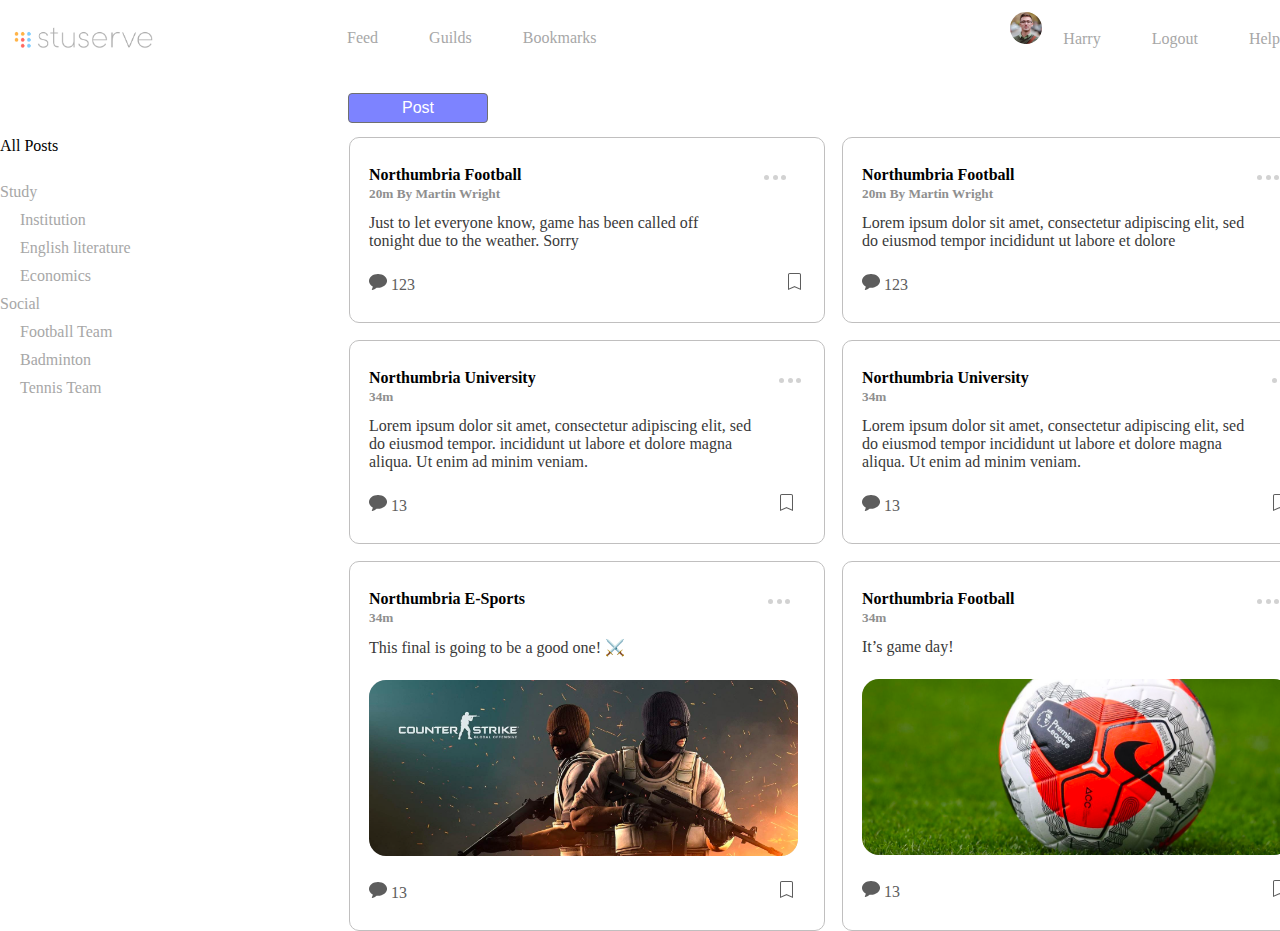
==== feed.html @ e8f3b66c "fileupload" ====
<!DOCTYPE html>
<html lang="en">
    <head>
        <meta charset="UTF-8">
        <meta name="viewport" content="width=device-width, initial-scale=1.0">
        <link rel="stylesheet" href="style.css">
        <title>feed/post</title>
    </head>
    <body>
        <div class="main-container">
            <header>
                <div class="header">
                    <div class="inner-container">
                        <div class="header-top">
                            <div class="stuserve-imge">
                                <img src="images/stuserve-imge.svg">
                            </div>
                            <div class="stuserve-menu">
                                <ul class="ulul">
                                    <li><a href="#">Feed</a></li>
                                    <li><a href="#">Guilds</a></li>
                                    <li><a href="#">Bookmarks</a></li>
                                </ul>
                                <ul class="ul">
                                    <li class="img"><img src="images/harry-imge.svg"></li>
                                    <li><a href="#">Harry</a></li>
                                    <li><a href="#">Logout</a></li>
                                    <li><a href="#">Help</a></li>
                                </ul>
                            </div>
                        </div>
                    </div>
                </div>
            </header>



            <div class="post">
                <div class="inner-container">
                    <div class="post-field">
                        <button>Post</button>
                        <div class="field">
                            <div class="menu">
                                <ul>
                                    <li><a href="#"></a>All Posts</a></li>
                                    <li><a href="#">Study</a>
                                        <ul class="active">
                                            <li><a href="#">Institution</a></li>
                                            <li><a href="#">English literature</a></li>
                                            <li><a href="#">Economics</a></li>
                                        </ul>
                                    </li>
                                    <li><a href="#">Social</a>
                                        <ul class="active">
                                            <li><a href="#">Football Team</a></li>
                                            <li><a href="#">Badminton</a></li>
                                            <li><a href="#">Tennis Team</a></li>
                                        </ul>
                                    </li>
                                </ul>
                            </div>
                            <div class="side-box">
                                <div class="box">
                                    <h4>Northumbria Football</h4>
                                    <img src="images/bars.svg">
                                    <h5>20m By Martin Wright</h5>
                                    <p>Just to let everyone know, game has been called off<br /> tonight due to the weather. Sorry</p>
                                    <div class="icons">
                                        <img src="images/message.svg">
                                        <span>123</span>
                                        <img src="images/letter.svg">
                                    </div>
                                </div>
                                <div class="box">
                                    <h4>Northumbria Football</h4>
                                    <img src="images/bars.svg">
                                    <h5>20m By Martin Wright</h5>
                                    <p>Lorem ipsum dolor sit amet, consectetur adipiscing elit, sed<br /> do eiusmod tempor incididunt ut labore et dolore </p>
                                    <div class="icons">
                                        <img src="images/message.svg">
                                        <span>123</span>
                                        <img src="images/letter.svg">
                                    </div>
                                </div>
                                <div class="box">
                                    <h4>Northumbria University</h4>
                                    <img src="images/bars.svg">
                                    <h5>34m</h5>
                                    <p>Lorem ipsum dolor sit amet, consectetur adipiscing elit, sed<br /> do eiusmod tempor. incididunt ut labore et dolore magna<br /> aliqua. Ut enim ad minim veniam.</p>
                                    <div class="icons">
                                        <img src="images/message.svg">
                                        <span>13</span>
                                        <img src="images/letter.svg">
                                    </div>
                                </div>
                                <div class="box">
                                    <h4>Northumbria University</h4>
                                    <img src="images/bars.svg">
                                    <h5>34m</h5>
                                    <p>Lorem ipsum dolor sit amet, consectetur adipiscing elit, sed<br /> do eiusmod tempor incididunt ut labore et dolore magna<br /> aliqua. Ut enim ad minim veniam.</p>
                                    <div class="icons">
                                        <img src="images/message.svg">
                                        <span>13</span>
                                        <img src="images/letter.svg">
                                    </div>
                                </div>
                                <div class="box">
                                    <h4>Northumbria E-Sports</h4>
                                    <img src="images/bars.svg">
                                    <h5>34m</h5>
                                    <p>This final is going to be a good one! ⚔️</p>
                                    <div class="pic">
                                        <img src="images/bitmap.svg">
                                    </div>
                                    <div class="icons">
                                        <img src="images/message.svg">
                                        <span>13</span>
                                        <img src="images/letter.svg">
                                    </div>
                                </div>
                                <div class="box">
                                    <h4>Northumbria Football</h4>
                                    <img src="images/bars.svg">
                                    <h5>34m</h5>
                                    <p>It’s game day!</p>
                                    <div class="pic">
                                        <img src="images/bitmap-copy.svg">
                                    </div>
                                    <div class="icons">
                                        <img src="images/message.svg">
                                        <span>13</span>
                                        <img src="images/letter.svg">
                                    </div>
                                </div>
                            </div>
                        </div>
                    </div>
                </div>
            </div>




        </div>
        
    </body>
</html>
---- style.css ----
*, body {
    margin: 0;
    padding: 0;
    box-sizing: border-box;
}
.main-container {
    max-width: 1920px;
    margin: 0 auto;
}
.main-container .inner-container {
    max-width: 1320px;
    margin: 0 auto;
}
/* feed/post strat */
/* header start */
.main-container header .header .header-top {
    display: grid;
    grid-template-columns: 167px 1fr;
    grid-gap: 100px;
    padding-top: 12px;
    margin-bottom: 25.87px;
}
.main-container header .header .header-top .stuserve-menu ul {
    display: inline-block;
}
.main-container header .header .header-top .stuserve-menu .ul {
    float: right;
}
.main-container header .header .header-top .stuserve-menu ul li {
    list-style: none;
    display: inline-block;
    margin-right: 47px;
    line-height: 51.13px;
}
.main-container header .header .header-top .stuserve-menu ul .img {
    margin-right: 17px;
}
.main-container header .header .header-top .stuserve-menu ul li:last-child {
    margin-right: 0;
}
.main-container header .header .header-top .stuserve-menu ul li a {
    text-decoration: none;
    color: #A7A7A7;
    font-size: 16px;
    display: inline-block;
}
.main-container header .header .header-top .stuserve-menu ul li a:hover {
    cursor: pointer;
    color: #414042;
}
/* header end */



/* post strat */
.main-container .post .post-field button {
    outline: none;
    width: 140px;
    height: 30px;
    background-color: #7D83FF;
    color: #fff;
    border-radius: 4px;
    border: 1px solid #707070;
    cursor: pointer;
    font-size: 16px;
    margin-left: 348px;
    margin-bottom: 14px;
}
.main-container header .header .header-top .stuserve-menu .ulul {
    margin-left: 80px;
}
.main-container .post .post-field .field .menu ul li {
    list-style: none;
}
.main-container .post .post-field .field .menu ul li:first-child {
    margin-bottom: 28px;
}
.main-container .post .post-field .field .menu ul li ul li {
    margin-bottom: 10px;
}
.main-container .post .post-field .field .menu ul li ul li:first-child {
    margin-bottom: 10px;
    margin-top: 10px;
}
.main-container .post .post-field .field .menu ul li a {
    text-decoration: none;
    color: #A7A7A7;
}
.main-container .post .post-field .field .menu ul li .active {
    padding-left: 20px;
}
.main-container .post .post-field .field .menu ul li a:hover {
    color: #000000;
}



.main-container .post .post-field .field {
    display: grid;
    grid-template-columns: 160px 1fr;
    grid-gap: 189px;
}
.main-container .post .post-field .field .side-box {
    display: grid;
    grid-template-columns: 1fr 1fr;
    grid-gap: 17px;
}
.main-container .post .post-field .field .side-box .box {
    width: 476px;
    /* height: 192px; */
    border: 1px solid #c0bfbf;
    border-radius: 10px;
    padding: 28px 22px 28px 19px;
}
.main-container .post .post-field .field .side-box .box h4 {
    color: #000000;
    margin-bottom: 2px;
    display: inline-block;
    margin-right: 239px;
}
.main-container .post .post-field .field .side-box .box img {
    display: inline-block;
}
.main-container .post .post-field .field .side-box .box h5 {
    margin-bottom: 12.2px;
    color: #8F8F8F;
}
.main-container .post .post-field .field .side-box .box p {
    color: #393939;
    margin-bottom: 23.2px;
}
.main-container .post .post-field .field .side-box .box .icons span {
    margin-right: 369px;
    color: #5D5D5D;
    font-size: 16px;
}
.main-container .post .post-field .field .side-box .box .pic {
    margin-bottom: 21px;
}
/* post end */
/* feed/post end */



/* Guilds start */
.main-container .menu .menu-list {
    display: grid;
    grid-template-columns: 167px 1fr;
    grid-gap: 100px;
    margin-bottom: 118px;
}
.main-container .menu .menu-list .menu-left ul li {
    list-style: none;
    margin-bottom: 9.82px;
}
.main-container .menu .menu-list .menu-left ul li a {
    text-decoration: none;
    color: #A7A7A7;
    font-size: 16px;
}
.main-container .menu .menu-list .menu-left ul li a:hover {
    cursor: pointer;
    color: #000000;
}
.main-container .menu .menu-list .menu-right {
    display: grid;
    grid-template-columns: 1fr 1fr;
    grid-gap: 17px;
}
.main-container .menu .menu-list .menu-right .boxe {
    padding: 25px 27px 21px 19px;
    border: 1px solid #c0bfbf;
    border-radius: 10px;
}
.main-container .menu .menu-list .menu-right .boxe h3 {
    font-size: 20px;
    margin-bottom: 15px;
    display: inline-block;
}
.main-container .menu .menu-list .menu-right .boxe img {
    display: inline-block;
    float: right;
}
.main-container .menu .menu-list .menu-right .boxe p {
    margin-bottom: 24px;
}
.main-container .menu .menu-list .menu-right .boxe button {
    outline: none;
    width: 140px;
    height: 30px;
    border-radius: 4px;
    background-color: #CACACA;
}
.main-container .menu .menu-list .menu-right .boxe button:hover {
    background-color: #7D83FF;
    cursor: pointer;
}

/* Guilds end */



/* login strat*/
.main-container .loginpage .login-page {
    display: grid;
    grid-template-columns: 800px 880px;
}
.main-container .loginpage .login-page .about {
    background-image: url("images/login-background.svg");
    height: 1000px;
    width: 800px;
    padding: 48px 130px 0 60px;
}
.main-container .loginpage .login-page .about img {
    margin-bottom: 100px;
}
.main-container .loginpage .login-page .about h1 {
    color: #FFFFFF;
    font-size: 73px;
    margin-bottom: 170px;
}
.main-container .loginpage .login-page .about label {
    color: #ffffff;
    margin-bottom: 7px;
    font-size: 24px;
}
.main-container .loginpage .login-page .about p {
    color: #ffffff;
    font-size: 16px;
}


.main-container .loginpage .inner-container {
    max-width: 1680px;
    margin: 0 auto;
}
.main-container .loginpage .login-page .login {
    padding: 40px 0 0 194px;
}
.main-container .loginpage .login-page .login img {
    margin-bottom: 120px;
}
.main-container .loginpage .login-page .login h3 {
    color: #3E434D;
    font-size: 30px;
    margin-bottom: 4px;
}
.main-container .loginpage .login-page .login p {
    margin-bottom: 37px;
    font-size: 16px;
    color: #6D6D6D;
}
.main-container .loginpage .login-page .login label {
    margin-bottom: 9px;
    color: #6D6D6D;
    font-size: 16px;
}
.main-container .loginpage .login-page .login input {
    width: 517px;
    height: 40px;
    margin-bottom: 18px;
    padding-left: 5px;
    border: 1px solid #7D83FF;
    border-radius: 4px;
}
.main-container .loginpage .login-page .login #checkbox {
    width: 16px;
    height: 16px;
    display: inline-block;
    margin-right: 6px;
    border: 1px solid #BCBCBC;
    border-radius: 1px;
}
.main-container .loginpage .login-page .login h6 {
    font-size: 16px;
    color: #6D6D6D;
    display: inline-block;
    margin-bottom: 56px;
}
.main-container .loginpage .login-page .login button {
    outline: none;
    background-color: #7D83FF;
    width: 517px;
    height: 40px;
    margin-bottom: 28px;
    color: #ffffff;
}
.main-container .loginpage .login-page .login button:hover {
    cursor: pointer;
    border-radius: 4px;
    background-color: #0f17be;
}
.main-container .loginpage .login-page .login h5 {
    color: #6D6D6D;
}
.main-container .loginpage .login-page .login a {
    color: #7D83FF;
    text-decoration: none;
}
/* login end*/


/* signup strat */
.main-container .loginpage .login-page .about-signup {
    background-image: url("images/scnd.svg");
    height: 1000px;
    width: 800px;
    padding: 48px 130px 0 60px;
    background-repeat: no-repeat;
    background-size: contain;
}
.main-container .loginpage .login-page .about-signup img {
    margin-bottom: 100px;
}
.main-container .loginpage .login-page .about-signup h1 {
    color: #FFFFFF;
    font-size: 73px;
    margin-bottom: 170px;
}
.main-container .loginpage .login-page .about-signup label {
    color: #ffffff;
    margin-bottom: 7px;
    font-size: 24px;
}
.main-container .loginpage .login-page .about-signup p {
    color: #ffffff;
    font-size: 16px;
}


.main-container .signup {
    padding: 48px 168px 71px 172px;
}
.main-container .signup img {
    margin-bottom: 62px;
}
.main-container .signup h1 {
    font-size: 30px;
    margin-bottom: 4px;
    color: #3E434D;
}
.main-container .signup p {
    color: #6D6D6D;
    font-size: 16px;
    margin-bottom: 29px;
}
.main-container .signup label {
    margin-bottom: 9px;
    color: #6D6D6D;
    font-size: 16px;
}
.main-container .signup input {
    border: 1px solid #BCBCBC;
    border-radius: 4px;
    width: 517px;
    height: 40px;
    margin-bottom: 17px;
}
.main-container .signup button {
    outline: none;
    background-color: #7D83FF;
    color: #ffffff;
    margin-bottom: 28px;
    width: 517px;
    height: 40px;
    border: none;
    border-radius: 4px;
    margin-top: 28px;
}
.main-container .signup button:hover {
    background-color: #0f17be;
    cursor: pointer;
}
.main-container .signup .para {
    text-align: center;
}
.main-container .signup .para h4 {
    color: #969696;
    font-size: 16px;
}
.main-container .signup .para h4 a {
    text-decoration: none;
    color: #7D83FF;
}
.main-container .signup .para h4 a:hover {
    cursor: pointer;
    color: #0f17be;
}
/* signup end */


/* forgot-your-passwod strat */
.main-container .loginpage .login-page .about-password {
    background-image: url("images/password.svg");
    height: 1000px;
    width: 800px;
    padding: 48px 130px 0 60px;
    background-repeat: no-repeat;
    background-size: contain;
}
.main-container .loginpage .login-page .about-password img {
    margin-bottom: 100px;
}
.main-container .loginpage .login-page .about-password h1 {
    color: #FFFFFF;
    font-size: 73px;
    margin-bottom: 170px;
}
.main-container .loginpage .login-page .about-password label {
    color: #ffffff;
    margin-bottom: 7px;
    font-size: 24px;
}
.main-container .loginpage .login-page .about-password p {
    color: #ffffff;
    font-size: 16px;
}

.main-container .forgot-password {
    padding: 48px 168px 268px 195px;
}
.main-container .forgot-password img {
    margin-bottom: 105px;
}
.main-container .forgot-password p {
    font-size: 30px;
    color: #3E434D;
    text-align: center;
    margin-bottom: 40px;
}
.main-container .forgot-password .lock-img {
    text-align: center;
}
.main-container .forgot-password .lock-img .img {
    margin-bottom: 71px;
}
.main-container .forgot-password label {
    margin-bottom: 9px;
    color: #6D6D6D;
}
.main-container .forgot-password input {
    padding-left: 5px;
    box-sizing: 4px;
    color: #6D6D6D;
    width: 517px;
    height: 40px;
    margin-bottom: 28px;
    border: 1px solid #7D83FF;
    opacity: 1;
}
.main-container .forgot-password button {
    border-radius: 4px;
    background-color: #7D83FF;
    color: #FFFFFF;
    outline: none;
    width: 517px;
    height: 40px;
    border: none;
}
.main-container .forgot-password button:hover {
    cursor: pointer;
    background-color: #0f17be;
}
/* forgot-your-passwod end */




/* user-profile strat */
.main-container .user-profile .side-menu {
    display: grid;
    grid-template-columns: 143px 1fr;
    grid-gap: 213px;
}
.main-container .user-profile .side-menu .menu ul li {
    list-style: none;
    margin-bottom: 9px;
}
.main-container .user-profile .side-menu .menu ul li a {
    text-decoration: none;
    color: #A7A7A7;
}
.main-container .user-profile .side-menu .menu ul li a:hover {
    color: #000000;
    cursor: pointer;
}


.main-container .user-profile .side-menu .profile img {
    margin-bottom: 26px;
    text-align: center;
    margin-left: 191px;
}
.main-container .user-profile .side-menu .profile label {
    color: #6D6D6D;
    font-size: 18px;
    margin-bottom: 10px;
}
.main-container .user-profile .side-menu .profile input {
    padding-left: 26px;
    width: 704px;
    height: 50px;
    border: none;
    border-radius: 5px;
    background-color: #F9F9FC;
}
/* user-profile end */



/* single-post strat */
.main-container .post .post-field .field .comment {
    max-width: 826px;
    max-height: 713px;
    padding: 53px 55px 0 28px;
}
.main-container .post .post-field .field .comment h1 {
    font-size: 28px;
    margin-bottom: 5px;
}
.main-container .post .post-field .field .comment span {
    color: #8F8F8F;
    font-size: 18px;
    margin-bottom: 20px;
}
.main-container .post .post-field .field .comment p {
    color: #393939;
    font-size: 18px;
    margin-bottom: 25px;
}
.main-container .post .post-field .field .comment img {
    margin-bottom: 30px;
}
/* single-post end */
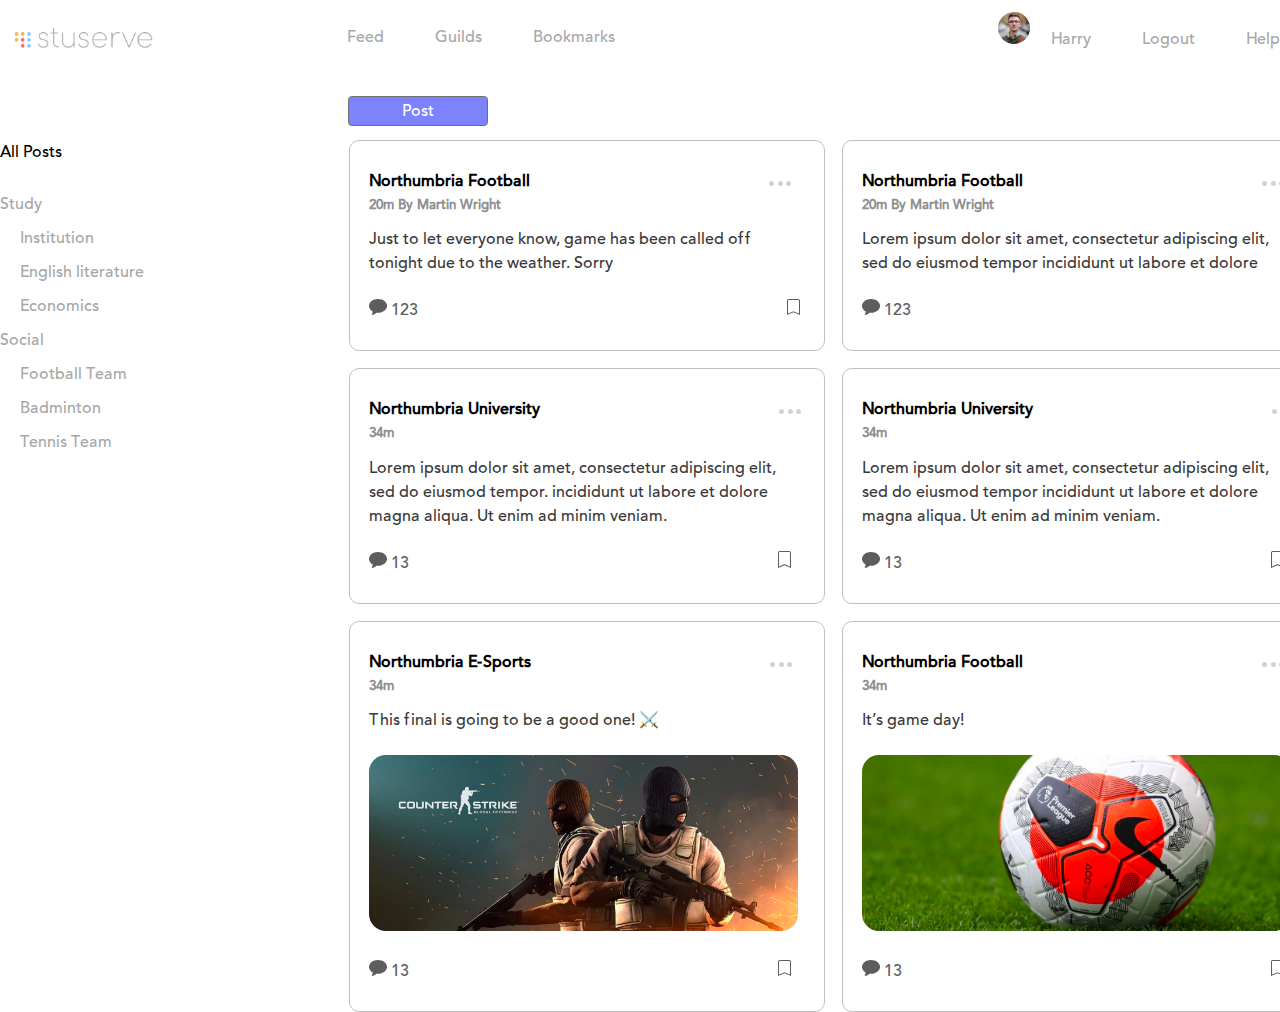
==== commit 0ac29226: "fileupload" ====
--- a/feed.html
+++ b/feed.html
@@ -64,7 +64,7 @@
                                     <h4>Northumbria Football</h4>
                                     <img src="images/bars.svg">
                                     <h5>20m By Martin Wright</h5>
-                                    <p>Just to let everyone know, game has been called off<br /> tonight due to the weather. Sorry</p>
+                                    <p>Just to let everyone know, game has been called off tonight due to the weather. Sorry</p>
                                     <div class="icons">
                                         <img src="images/message.svg">
                                         <span>123</span>
@@ -75,7 +75,7 @@
                                     <h4>Northumbria Football</h4>
                                     <img src="images/bars.svg">
                                     <h5>20m By Martin Wright</h5>
-                                    <p>Lorem ipsum dolor sit amet, consectetur adipiscing elit, sed<br /> do eiusmod tempor incididunt ut labore et dolore </p>
+                                    <p>Lorem ipsum dolor sit amet, consectetur adipiscing elit, sed do eiusmod tempor incididunt ut labore et dolore </p>
                                     <div class="icons">
                                         <img src="images/message.svg">
                                         <span>123</span>
@@ -86,7 +86,7 @@
                                     <h4>Northumbria University</h4>
                                     <img src="images/bars.svg">
                                     <h5>34m</h5>
-                                    <p>Lorem ipsum dolor sit amet, consectetur adipiscing elit, sed<br /> do eiusmod tempor. incididunt ut labore et dolore magna<br /> aliqua. Ut enim ad minim veniam.</p>
+                                    <p>Lorem ipsum dolor sit amet, consectetur adipiscing elit, sed do eiusmod tempor. incididunt ut labore et dolore magna aliqua. Ut enim ad minim veniam.</p>
                                     <div class="icons">
                                         <img src="images/message.svg">
                                         <span>13</span>
@@ -97,7 +97,7 @@
                                     <h4>Northumbria University</h4>
                                     <img src="images/bars.svg">
                                     <h5>34m</h5>
-                                    <p>Lorem ipsum dolor sit amet, consectetur adipiscing elit, sed<br /> do eiusmod tempor incididunt ut labore et dolore magna<br /> aliqua. Ut enim ad minim veniam.</p>
+                                    <p>Lorem ipsum dolor sit amet, consectetur adipiscing elit, sed do eiusmod tempor incididunt ut labore et dolore magna aliqua. Ut enim ad minim veniam.</p>
                                     <div class="icons">
                                         <img src="images/message.svg">
                                         <span>13</span>
--- a/style.css
+++ b/style.css
@@ -2,10 +2,15 @@
     margin: 0;
     padding: 0;
     box-sizing: border-box;
+    font-family: "Avenir-Medium";
 }
 .main-container {
     max-width: 1920px;
     margin: 0 auto;
+}
+@font-face {
+    font-family: "Avenir-Medium";
+    src: url("fonts/Avenir-Medium.ttf");
 }
 .main-container .inner-container {
     max-width: 1320px;
@@ -116,7 +121,7 @@
     color: #000000;
     margin-bottom: 2px;
     display: inline-block;
-    margin-right: 239px;
+    margin-right: 235px;
 }
 .main-container .post .post-field .field .side-box .box img {
     display: inline-block;
@@ -130,7 +135,7 @@
     margin-bottom: 23.2px;
 }
 .main-container .post .post-field .field .side-box .box .icons span {
-    margin-right: 369px;
+    margin-right: 365px;
     color: #5D5D5D;
     font-size: 16px;
 }
